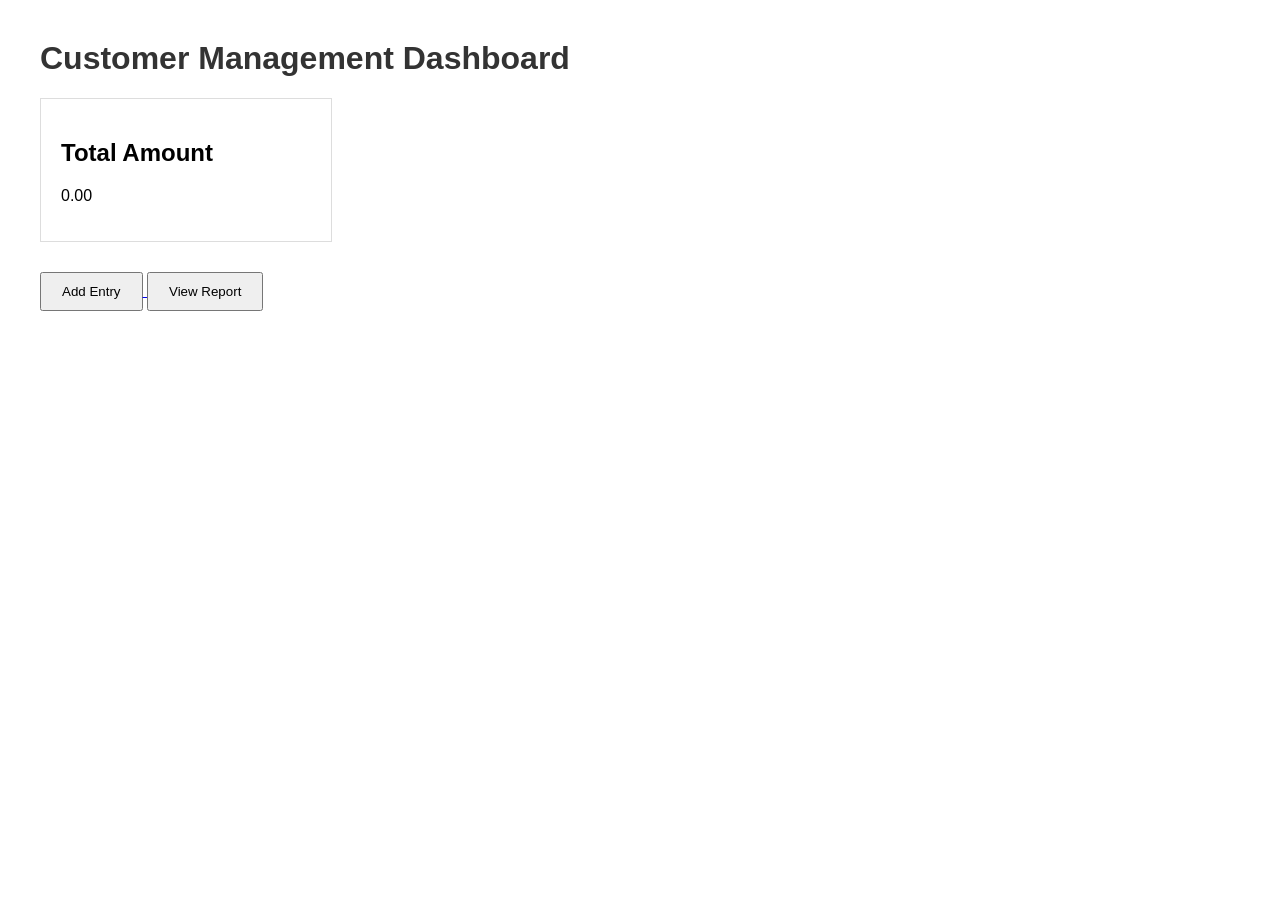
==== web/index.html @ dea8e13d "Initial project commit" ====
<!DOCTYPE html>
<html>
<head>
    <title>Dashboard</title>
    <link rel="stylesheet" href="css/style.css">
</head>
<body>

<h1>Customer Management Dashboard</h1>

<div class="card">
    <h2>Total Amount</h2>
    <p id="totalAmount">0</p>
</div>

<a href="add-entry.html">
    <button>Add Entry</button>
</a>

<a href="report.html">
    <button>View Report</button>
</a>

<script src="js/app.js"></script>

</body>
</html>
---- web/css/style.css ----
body{
    font-family: Arial, sans-serif;
    margin:40px;
}

h1{
    color:#333;
}

input{
    display:block;
    margin:10px 0;
    padding:10px;
    width:250px;
}

button{
    padding:10px 20px;
    margin-top:10px;
    cursor:pointer;
}

table{
    width:100%;
    border-collapse:collapse;
    margin-top:20px;
}

table,th,td{
    border:1px solid black;
}

th,td{
    padding:10px;
    text-align:center;
}

.card{
    border:1px solid #ddd;
    padding:20px;
    width:250px;
    margin-bottom:20px;
}
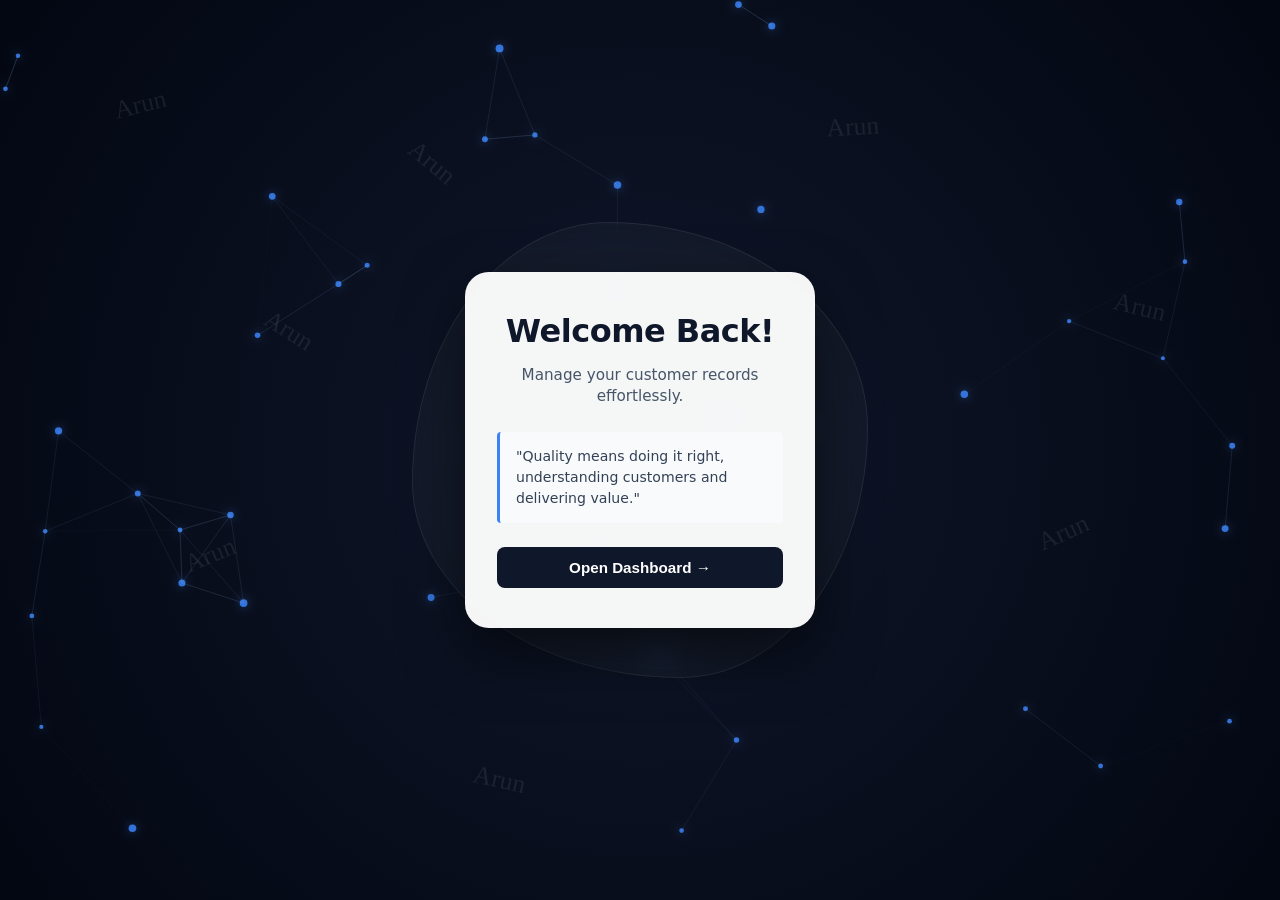
==== commit 69f52d81: "fourth" ====
--- a/web/index.html
+++ b/web/index.html
@@ -1,27 +1,293 @@
 <!DOCTYPE html>
-<html>
+<html lang="en">
 <head>
-    <title>Dashboard</title>
-    <link rel="stylesheet" href="css/style.css">
+    <meta charset="UTF-8">
+    <meta name="viewport" content="width=device-width, initial-scale=1.0">
+    <title>Welcome - Customer Ledger</title>
+
+    <style>
+        body, html {
+            height: 100%;
+            margin: 0;
+            padding: 0;
+            font-family: 'Segoe UI', system-ui, -apple-system, sans-serif;
+            overflow: hidden;
+            background-color: #030712;
+        }
+
+        .welcome-body {
+            display: flex;
+            justify-content: center;
+            align-items: center;
+            min-height: 100vh;
+            position: relative;
+        }
+
+        #businessCanvas {
+            position: absolute;
+            top: 0;
+            left: 0;
+            width: 100%;
+            height: 100%;
+            z-index: 1;
+        }
+
+        /* Perfectly proportioned layout wrapper */
+        .wavy-wrapper {
+            position: relative;
+            z-index: 2;
+            display: flex;
+            justify-content: center;
+            align-items: center;
+            width: 420px;
+            height: 420px;
+        }
+
+        /* Sleek Glassmorphic background shape layers */
+        .wave-background-shape {
+            position: absolute;
+            width: 108%;
+            height: 108%;
+            background: rgba(255, 255, 255, 0.03);
+            backdrop-filter: blur(12px);
+            -webkit-backdrop-filter: blur(12px);
+            border: 1px solid rgba(255, 255, 255, 0.08);
+            border-radius: 43% 57% 41% 59% / 57% 45% 55% 43%;
+            animation: waveMotion 12s linear infinite alternate;
+        }
+
+        .wave-background-shape.layer-two {
+            width: 104%;
+            height: 104%;
+            background: rgba(15, 23, 42, 0.4);
+            border: 1px solid rgba(255, 255, 255, 0.04);
+            animation: waveMotionReverse 16s linear infinite alternate;
+        }
+
+        /* Compact, high-end white business card box */
+        .welcome-card {
+            position: relative;
+            z-index: 3;
+            text-align: center;
+            padding: 40px 32px;
+            background: rgba(255, 255, 255, 0.96);
+            border-radius: 24px;
+            box-shadow: 0 25px 60px rgba(0, 0, 0, 0.6), 
+                        inset 0 1px 0 rgba(255, 255, 255, 0.2);
+            width: 350px;
+            box-sizing: border-box;
+        }
+
+        @keyframes waveMotion {
+            0% { border-radius: 43% 57% 41% 59% / 57% 45% 55% 43%; transform: rotate(0deg); }
+            100% { border-radius: 54% 46% 52% 48% / 48% 54% 46% 52%; transform: rotate(180deg); }
+        }
+
+        @keyframes waveMotionReverse {
+            0% { transform: rotate(360deg); }
+            100% { transform: rotate(0deg); }
+        }
+
+        .welcome-card h1 {
+            color: #0f172a;
+            margin-top: 0;
+            margin-bottom: 8px;
+            font-size: 2rem;
+            font-weight: 700;
+            letter-spacing: -0.5px;
+        }
+
+        .sub-text {
+            color: #475569;
+            margin-bottom: 24px;
+            font-size: 0.95rem;
+            line-height: 1.4;
+        }
+
+        /* Clean executive quote container */
+        .quote-box {
+            color: #334155;
+            margin: 24px 0;
+            padding: 14px 16px;
+            border-left: 3px solid #3b82f6;
+            background: #f8fafc;
+            text-align: left;
+            line-height: 1.5;
+            border-radius: 4px;
+            font-size: 0.88rem;
+            font-weight: 400;
+        }
+
+        .start-btn {
+            background-color: #0f172a;
+            color: #ffffff;
+            border: none;
+            padding: 12px 28px;
+            font-size: 0.95rem;
+            font-weight: 600;
+            border-radius: 8px;
+            cursor: pointer;
+            width: 100%;
+            transition: all 0.25s cubic-bezier(0.4, 0, 0.2, 1);
+        }
+
+        .start-btn:hover {
+            background-color: #2563eb;
+            transform: translateY(-1px);
+            box-shadow: 0 8px 20px rgba(37, 99, 235, 0.3);
+        }
+    </style>
 </head>
-<body>
-
-<h1>Customer Management Dashboard</h1>
-
-<div class="card">
-    <h2>Total Amount</h2>
-    <p id="totalAmount">0</p>
+
+<body class="welcome-body">
+
+<canvas id="businessCanvas"></canvas>
+
+<div class="wavy-wrapper">
+    <div class="wave-background-shape layer-two"></div>
+    <div class="wave-background-shape"></div>
+
+    <div class="welcome-card">
+        <h1>Welcome Back!</h1>
+        <p class="sub-text">Manage your customer records effortlessly.</p>
+
+        <div class="quote-box">
+            "Quality means doing it right, understanding customers and delivering value."
+        </div>
+
+        <button class="start-btn" onclick="window.location.href='add-entry.html'">
+            Open Dashboard →
+        </button>
+    </div>
 </div>
 
-<a href="add-entry.html">
-    <button>Add Entry</button>
-</a>
-
-<a href="report.html">
-    <button>View Report</button>
-</a>
-
-<script src="js/app.js"></script>
+<script>
+const canvas = document.getElementById('businessCanvas');
+const ctx = canvas.getContext('2d');
+
+let timeTracker = 0;
+let networkParticles = [];
+const particleCount = 45;
+
+function resizeCanvas() {
+    canvas.width = window.innerWidth;
+    canvas.height = window.innerHeight;
+    initNetwork();
+}
+
+function initNetwork() {
+    networkParticles = [];
+    for (let i = 0; i < particleCount; i++) {
+        networkParticles.push({
+            x: Math.random() * canvas.width,
+            y: Math.random() * canvas.height,
+            vx: (Math.random() - 0.5) * 0.4,
+            vy: (Math.random() - 0.5) * 0.4,
+            radius: Math.random() * 2 + 2 // Made nodes crisp and visible
+        });
+    }
+}
+
+window.addEventListener('resize', resizeCanvas);
+resizeCanvas();
+
+/* 🔥 ARUN BACKGROUND SIGNATURE LAYER (Stays exactly the same) */
+function drawArunPattern() {
+    ctx.font = "1.6rem 'Brush Script MT', cursive";
+    ctx.fillStyle = "rgba(255,255,255,0.08)";
+    ctx.textAlign = "center";
+
+    const positions = [
+        {x: 100, y: 100, angle: -0.3},
+        {x: 300, y: 150, angle: 0.5},
+        {x: 600, y: 120, angle: -0.2},
+        {x: 200, y: 300, angle: 0.6},
+        {x: 500, y: 320, angle: -0.5},
+        {x: 800, y: 280, angle: 0.4},
+        {x: 150, y: 500, angle: -0.4},
+        {x: 450, y: 520, angle: 0.3},
+        {x: 750, y: 480, angle: -0.6},
+        {x: 350, y: 700, angle: 0.2}
+    ];
+
+    positions.forEach((p, i) => {
+        ctx.save();
+        let targetX = (p.x / 900) * canvas.width;
+        let targetY = (p.y / 800) * canvas.height;
+        
+        ctx.translate(targetX, targetY);
+        ctx.rotate(p.angle + Math.sin(timeTracker + i) * 0.2);
+        ctx.fillText("Arun", 0, 0);
+        ctx.restore();
+    });
+}
+
+/* 🌐 PRO-BUSINESS VISIBLE CONNECTED NETWORK */
+function drawConnectedNetwork() {
+    // Render and move node points
+    networkParticles.forEach(p => {
+        p.x += p.vx;
+        p.y += p.vy;
+
+        if (p.x < 0 || p.x > canvas.width) p.vx *= -1;
+        if (p.y < 0 || p.y > canvas.height) p.vy *= -1;
+
+        ctx.beginPath();
+        ctx.arc(p.x, p.y, p.radius, 0, Math.PI * 2);
+        
+        // High visibility bright corporate blue dots with soft glow
+        ctx.fillStyle = 'rgba(59, 130, 246, 0.85)';
+        ctx.shadowBlur = 8;
+        ctx.shadowColor = 'rgba(59, 130, 246, 0.5)';
+        ctx.fill();
+        ctx.shadowBlur = 0; // Reset blur for efficient loop execution
+    });
+
+    // Generate network connections
+    for (let i = 0; i < networkParticles.length; i++) {
+        for (let j = i + 1; j < networkParticles.length; j++) {
+            let dx = networkParticles[i].x - networkParticles[j].x;
+            let dy = networkParticles[i].y - networkParticles[j].y;
+            let distance = Math.sqrt(dx * dx + dy * dy);
+
+            if (distance < 150) {
+                let alpha = (1 - (distance / 150)) * 0.28;
+                ctx.beginPath();
+                ctx.moveTo(networkParticles[i].x, networkParticles[i].y);
+                ctx.lineTo(networkParticles[j].x, networkParticles[j].y);
+                
+                // Tech-focused corporate clean connection lines
+                ctx.strokeStyle = `rgba(147, 197, 253, ${alpha})`;
+                ctx.lineWidth = 0.9;
+                ctx.stroke();
+            }
+        }
+    }
+}
+
+function animate() {
+    ctx.clearRect(0, 0, canvas.width, canvas.height);
+    timeTracker += 0.01;
+
+    // Premium Corporate Gradient Darkspace Layout 
+    let grad = ctx.createRadialGradient(
+        canvas.width * 0.5, canvas.height * 0.5, 0,
+        canvas.width * 0.5, canvas.height * 0.5, Math.max(canvas.width, canvas.height)
+    );
+    grad.addColorStop(0, '#0f172a');
+    grad.addColorStop(0.6, '#030712');
+    grad.addColorStop(1, '#02040a');
+    ctx.fillStyle = grad;
+    ctx.fillRect(0, 0, canvas.width, canvas.height);
+
+    drawArunPattern();
+    drawConnectedNetwork();
+
+    requestAnimationFrame(animate);
+}
+
+animate();
+</script>
 
 </body>
 </html>
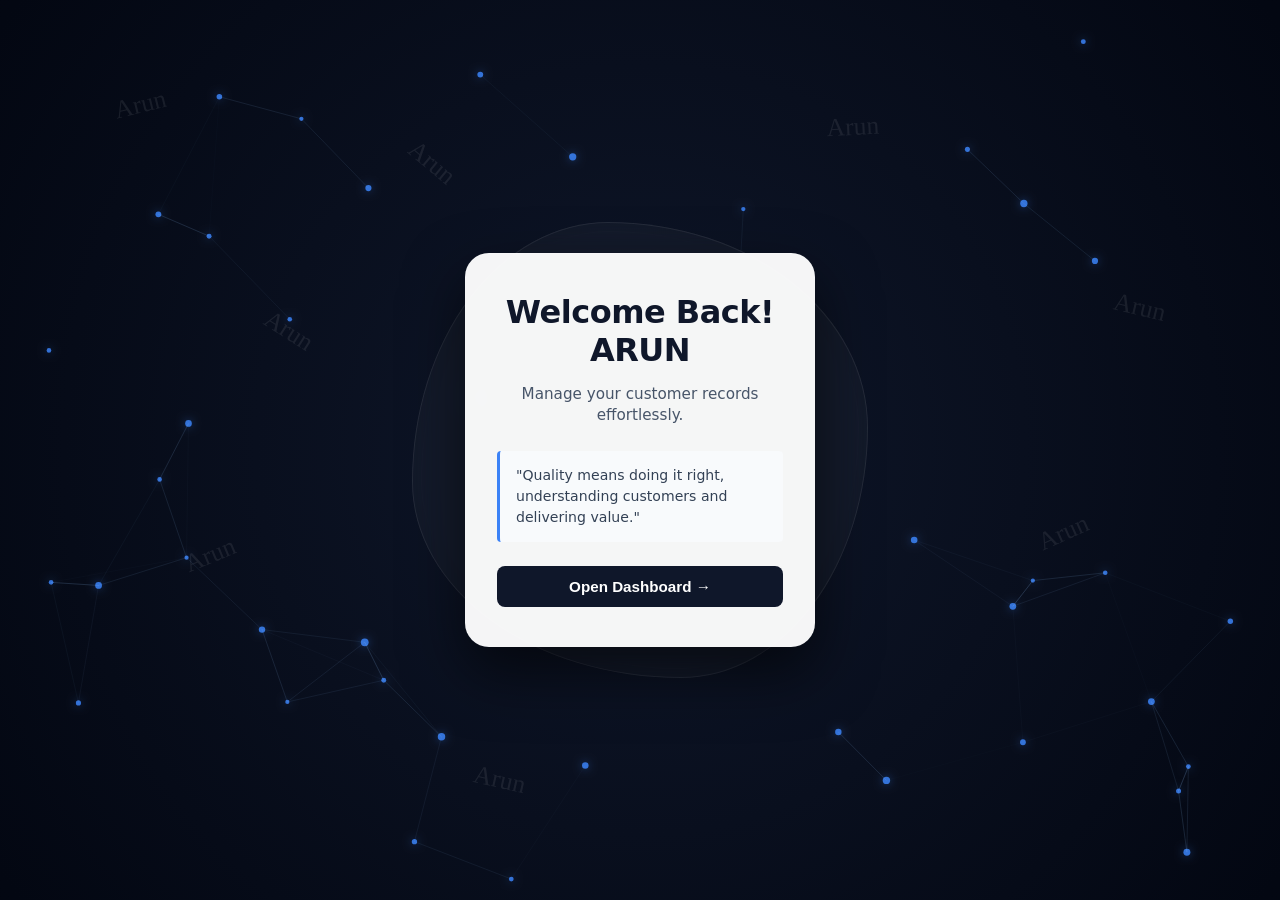
==== commit bd192171: "seven" ====
--- a/web/index.html
+++ b/web/index.html
@@ -148,7 +148,7 @@
     <div class="wave-background-shape"></div>
 
     <div class="welcome-card">
-        <h1>Welcome Back!</h1>
+        <h1>Welcome Back! ARUN</h1>
         <p class="sub-text">Manage your customer records effortlessly.</p>
 
         <div class="quote-box">
@@ -160,7 +160,6 @@
         </button>
     </div>
 </div>
-
 <script>
 const canvas = document.getElementById('businessCanvas');
 const ctx = canvas.getContext('2d');
